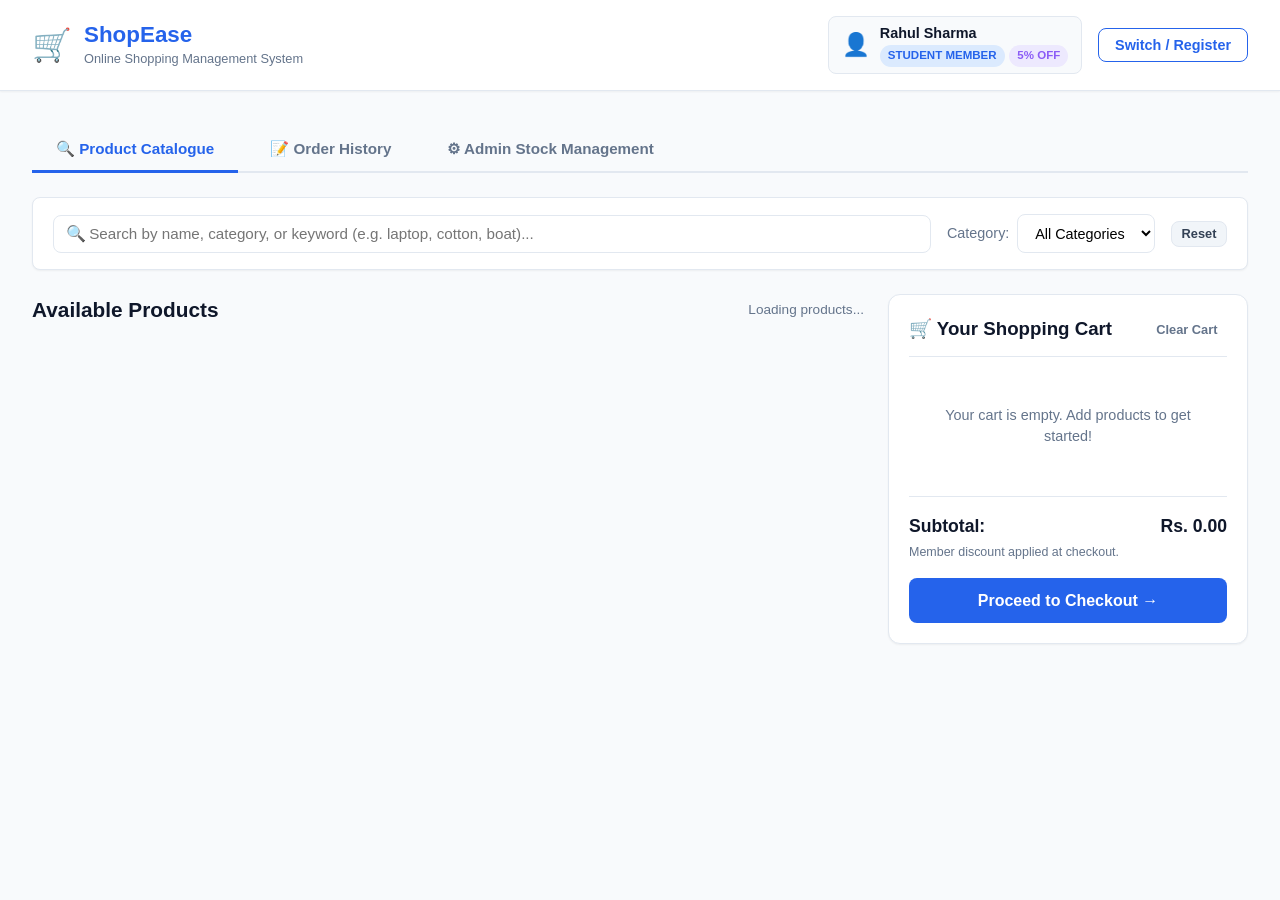
==== index.html @ b17eed20 "Add files via upload" ====
<!DOCTYPE html>
<html lang="en">
<!-- Owner: Member 6 (UI Layout) and Member 2 (Customer Profile UI) -->
<head>
    <meta charset="UTF-8">
    <meta name="viewport" content="width=device-width, initial-scale=1.0">
    <title>ShopEase - Online Shopping Management System</title>
    <link rel="stylesheet" href="style.css">
    <script src="mock-backend.js"></script>
</head>
<body>

    <!-- TOP NAVIGATION BAR -->
    <header class="navbar">
        <div class="nav-brand">
            <span class="logo-icon">&#128722;</span>
            <div>
                <h1>ShopEase</h1>
                <p class="subtitle">Online Shopping Management System</p>
            </div>
        </div>

        <!-- ACTIVE CUSTOMER PROFILE BADGE -->
        <div class="nav-user">
            <div class="user-card" id="userCard">
                <span class="user-icon">&#128100;</span>
                <div class="user-details">
                    <div class="user-name" id="currentCustomerName">Rahul Sharma</div>
                    <div class="user-meta">
                        <span class="badge badge-member" id="currentCustomerType">Student Member</span>
                        <span class="badge badge-discount" id="currentCustomerDiscount">5% Off</span>
                    </div>
                </div>
            </div>
            <button class="btn btn-outline" id="btnSwitchUser" onclick="openCustomerModal()">Switch / Register</button>
            <button class="btn btn-cart-toggle" onclick="toggleCartDrawer()">
                &#128722; Cart <span class="cart-count-badge" id="cartCountBadge">0</span>
            </button>
        </div>
    </header>

    <!-- LIVE NOTIFICATION / ERROR ALERT BANNER (For Viva Demos) -->
    <div class="alert-container" id="alertContainer">
        <div class="alert alert-error" id="errorAlert" style="display: none;">
            <span class="alert-icon">&#9888;</span>
            <span class="alert-msg" id="errorMessage">Error text</span>
            <button class="alert-close" onclick="dismissAlert('errorAlert')">&times;</button>
        </div>
        <div class="alert alert-success" id="successAlert" style="display: none;">
            <span class="alert-icon">&#10004;</span>
            <span class="alert-msg" id="successMessage">Success text</span>
            <button class="alert-close" onclick="dismissAlert('successAlert')">&times;</button>
        </div>
    </div>

    <!-- MAIN APP CONTAINER -->
    <main class="main-container">

        <!-- TAB NAVIGATION -->
        <nav class="tabs-nav">
            <button class="tab-btn active" id="tabCatalogBtn" onclick="switchTab('catalog')">
                &#128269; Product Catalogue
            </button>
            <button class="tab-btn" id="tabOrdersBtn" onclick="switchTab('orders')">
                &#128221; Order History
            </button>
            <button class="tab-btn" id="tabAdminBtn" onclick="switchTab('admin')">
                &#9881; Admin Stock Management
            </button>
        </nav>

        <!-- =================================================================== -->
        <!-- TAB 1: PRODUCT CATALOGUE & CART VIEW -->
        <!-- =================================================================== -->
        <section class="tab-content active" id="tabCatalog">
            <!-- SEARCH AND FILTER CONTROLS BAR -->
            <div class="filter-bar">
                <div class="search-input-wrapper">
                    <span class="search-icon">&#128269;</span>
                    <input type="text" id="searchInput" placeholder="Search by name, category, or keyword (e.g. laptop, cotton, boat)..." oninput="handleSearch()">
                </div>
                <div class="category-select-wrapper">
                    <label for="categoryFilter">Category:</label>
                    <select id="categoryFilter" onchange="handleSearch()">
                        <option value="All">All Categories</option>
                    </select>
                </div>
                <button class="btn btn-secondary btn-sm" onclick="resetFilters()">Reset</button>
            </div>

            <!-- LAYOUT: CATALOG GRID + CART PANEL -->
            <div class="catalog-layout">
                <!-- PRODUCT CARDS GRID -->
                <div class="products-section">
                    <div class="section-header">
                        <h2>Available Products</h2>
                        <span class="results-count" id="resultsCount">Loading products...</span>
                    </div>
                    <div class="products-grid" id="productsGrid">
                        <!-- Rendered dynamically by app.js -->
                    </div>
                </div>

                <!-- CART SIDEBAR PANEL -->
                <aside class="cart-panel" id="cartPanel">
                    <div class="cart-header">
                        <h3>&#128722; Your Shopping Cart</h3>
                        <button class="btn btn-text btn-sm" onclick="clearCart()">Clear Cart</button>
                    </div>

                    <div class="cart-items" id="cartItemsContainer">
                        <!-- Rendered dynamically by app.js -->
                        <div class="empty-cart-msg">Your cart is empty. Add products to get started!</div>
                    </div>

                    <div class="cart-footer">
                        <div class="summary-line">
                            <span>Subtotal:</span>
                            <span class="price-val" id="cartSubtotal">Rs. 0.00</span>
                        </div>
                        <div class="summary-note" id="cartDiscountNote">
                            Member discount applied at checkout.
                        </div>
                        <button class="btn btn-primary btn-block btn-lg" id="btnCheckout" onclick="proceedToCheckout()">
                            Proceed to Checkout &rarr;
                        </button>
                    </div>
                </aside>
            </div>
        </section>

        <!-- =================================================================== -->
        <!-- TAB 2: ORDER HISTORY -->
        <!-- =================================================================== -->
        <section class="tab-content" id="tabOrders" style="display: none;">
            <div class="section-header">
                <div>
                    <h2>Customer Order History</h2>
                    <p class="section-subtitle">Showing completed orders for current active customer</p>
                </div>
                <a href="/api/export/orders.csv" class="btn btn-outline" download>
                    &#128190; Export All Orders to CSV
                </a>
            </div>

            <div class="orders-table-wrapper" id="ordersTableWrapper">
                <!-- Orders rendered dynamically by app.js -->
            </div>
        </section>

        <!-- =================================================================== -->
        <!-- TAB 3: ADMIN STOCK MANAGEMENT -->
        <!-- =================================================================== -->
        <section class="tab-content" id="tabAdmin" style="display: none;">
            <div class="section-header">
                <div>
                    <h2>Admin Inventory Replenishment</h2>
                    <p class="section-subtitle">Add stock units to existing catalogue items</p>
                </div>
            </div>

            <div class="admin-card">
                <form id="adminStockForm" onsubmit="handleAdminAddStock(event)">
                    <div class="form-group">
                        <label for="adminProductSelect">Select Product:</label>
                        <select id="adminProductSelect" required>
                            <!-- Populated dynamically -->
                        </select>
                    </div>
                    <div class="form-group">
                        <label for="adminStockQty">Stock Units to Add:</label>
                        <input type="number" id="adminStockQty" min="1" max="500" value="10" required>
                    </div>
                    <button type="submit" class="btn btn-primary">&#10010; Add Stock</button>
                </form>
            </div>
        </section>

    </main>

    <!-- =================================================================== -->
    <!-- MODAL 1: SWITCH OR REGISTER CUSTOMER -->
    <!-- =================================================================== -->
    <div class="modal-backdrop" id="customerModal" style="display: none;">
        <div class="modal-card">
            <div class="modal-header">
                <h3>Select or Register Customer</h3>
                <button class="modal-close" onclick="closeCustomerModal()">&times;</button>
            </div>
            <div class="modal-body">
                <!-- Select Existing Customer -->
                <h4>Switch Active Customer:</h4>
                <div class="customer-picker-list" id="customerPickerList">
                    <!-- Populated dynamically -->
                </div>

                <hr class="modal-divider">

                <!-- Register New Customer -->
                <h4>Register New Customer:</h4>
                <form id="registerCustomerForm" onsubmit="handleCustomerRegister(event)">
                    <div class="form-group">
                        <label for="newCustName">Full Name:</label>
                        <input type="text" id="newCustName" placeholder="e.g. Sneha Reddy" required>
                    </div>
                    <div class="form-group">
                        <label for="newCustEmail">Email Address:</label>
                        <input type="email" id="newCustEmail" placeholder="e.g. sneha@college.edu" required>
                    </div>
                    <div class="form-group">
                        <label for="newCustType">Customer Tier / Type:</label>
                        <select id="newCustType">
                            <option value="Student">Student Customer (5% Member Discount)</option>
                            <option value="Premium">Premium Customer (10% Member Discount)</option>
                            <option value="Regular">Regular Customer (0% Member Discount)</option>
                        </select>
                    </div>
                    <button type="submit" class="btn btn-primary btn-block">Register & Login</button>
                </form>
            </div>
        </div>
    </div>

    <!-- =================================================================== -->
    <!-- MODAL 2: INVOICE / RECEIPT MODAL -->
    <!-- =================================================================== -->
    <div class="modal-backdrop" id="invoiceModal" style="display: none;">
        <div class="modal-card modal-lg">
            <div class="modal-header">
                <h3>&#128196; Order Invoice & Cash Receipt</h3>
                <button class="modal-close" onclick="closeInvoiceModal()">&times;</button>
            </div>
            <div class="modal-body">
                <!-- STRUCTURED SUMMARY -->
                <div class="invoice-summary-grid" id="invoiceSummaryGrid">
                    <!-- Dynamically populated -->
                </div>

                <!-- RAW MONOSPACE ASCII INVOICE (Matching backend invoice() method) -->
                <h4>Official Tax Invoice Receipt (Backend invoice()):</h4>
                <pre class="ascii-invoice" id="asciiInvoiceText"></pre>

                <div class="modal-actions">
                    <button class="btn btn-outline" onclick="window.print()">&#128438; Print Receipt</button>
                    <button class="btn btn-primary" onclick="closeInvoiceModal()">Done</button>
                </div>
            </div>
        </div>
    </div>

    <!-- PURE VANILLA JAVASCRIPT LOGIC (No external dependencies) -->
    <script src="app.js"></script>
</body>
</html>
---- style.css ----
/* Owner: Member 6, UI Styling and Layout */
/* ==========================================================================
   style.css - Pure Vanilla CSS for ShopEase
   Offline-friendly: Uses system font stack, no external CDN fonts or frameworks.
   ========================================================================== */

:root {
    --primary: #2563eb;
    --primary-hover: #1d4ed8;
    --primary-light: #dbeafe;
    --success: #10b981;
    --success-light: #d1fae5;
    --warning: #f59e0b;
    --warning-light: #fef3c7;
    --danger: #ef4444;
    --danger-light: #fee2e2;
    --purple: #8b5cf6;
    --purple-light: #ede9fe;
    --bg-page: #f8fafc;
    --bg-card: #ffffff;
    --text-main: #0f172a;
    --text-muted: #64748b;
    --border-color: #e2e8f0;
    --shadow-sm: 0 1px 2px 0 rgba(0, 0, 0, 0.05);
    --shadow-md: 0 4px 6px -1px rgba(0, 0, 0, 0.1), 0 2px 4px -1px rgba(0, 0, 0, 0.06);
    --shadow-lg: 0 10px 15px -3px rgba(0, 0, 0, 0.1), 0 4px 6px -2px rgba(0, 0, 0, 0.05);
    --radius: 8px;
    --radius-lg: 12px;
}

* {
    box-sizing: border-box;
    margin: 0;
    padding: 0;
}

body {
    font-family: -apple-system, BlinkMacSystemFont, "Segoe UI", Roboto, Helvetica, Arial, sans-serif;
    background-color: var(--bg-page);
    color: var(--text-main);
    line-height: 1.5;
    min-height: 100vh;
}

/* NAVBAR */
.navbar {
    background-color: var(--bg-card);
    border-bottom: 1px solid var(--border-color);
    padding: 1rem 2rem;
    display: flex;
    justify-content: space-between;
    align-items: center;
    position: sticky;
    top: 0;
    z-index: 100;
    box-shadow: var(--shadow-sm);
}

.nav-brand {
    display: flex;
    align-items: center;
    gap: 0.75rem;
}

.logo-icon {
    font-size: 2rem;
}

.nav-brand h1 {
    font-size: 1.4rem;
    font-weight: 700;
    color: var(--primary);
    line-height: 1.2;
}

.subtitle {
    font-size: 0.8rem;
    color: var(--text-muted);
}

.nav-user {
    display: flex;
    align-items: center;
    gap: 1rem;
}

.user-card {
    display: flex;
    align-items: center;
    gap: 0.6rem;
    background-color: var(--bg-page);
    border: 1px solid var(--border-color);
    padding: 0.4rem 0.8rem;
    border-radius: var(--radius);
}

.user-icon {
    font-size: 1.4rem;
}

.user-name {
    font-weight: 600;
    font-size: 0.9rem;
}

.user-meta {
    display: flex;
    gap: 0.3rem;
}

/* BADGES */
.badge {
    display: inline-block;
    padding: 0.15rem 0.5rem;
    border-radius: 9999px;
    font-size: 0.72rem;
    font-weight: 600;
    text-transform: uppercase;
}

.badge-member {
    background-color: var(--primary-light);
    color: var(--primary);
}

.badge-discount {
    background-color: var(--purple-light);
    color: var(--purple);
}

.badge-type {
    background-color: #f1f5f9;
    color: #475569;
}

.badge-success {
    background-color: var(--success-light);
    color: var(--success);
}

.badge-warning {
    background-color: var(--warning-light);
    color: var(--warning);
}

.badge-danger {
    background-color: var(--danger-light);
    color: var(--danger);
}

/* BUTTONS */
.btn {
    display: inline-flex;
    align-items: center;
    justify-content: center;
    gap: 0.4rem;
    padding: 0.5rem 1rem;
    font-size: 0.9rem;
    font-weight: 600;
    border-radius: var(--radius);
    border: 1px solid transparent;
    cursor: pointer;
    transition: all 0.15s ease-in-out;
    text-decoration: none;
}

.btn-primary {
    background-color: var(--primary);
    color: #ffffff;
}

.btn-primary:hover {
    background-color: var(--primary-hover);
}

.btn-secondary {
    background-color: #f1f5f9;
    color: #334155;
    border-color: var(--border-color);
}

.btn-secondary:hover {
    background-color: #e2e8f0;
}

.btn-outline {
    background-color: transparent;
    color: var(--primary);
    border-color: var(--primary);
}

.btn-outline:hover {
    background-color: var(--primary-light);
}

.btn-danger {
    background-color: var(--danger);
    color: #ffffff;
}

.btn-danger:hover {
    background-color: #dc2626;
}

.btn-text {
    background: transparent;
    border: none;
    color: var(--text-muted);
    padding: 0.2rem 0.5rem;
}

.btn-text:hover {
    color: var(--danger);
}

.btn-sm {
    padding: 0.3rem 0.6rem;
    font-size: 0.8rem;
}

.btn-lg {
    padding: 0.8rem 1.5rem;
    font-size: 1rem;
}

.btn-block {
    width: 100%;
}

.btn-cart-toggle {
    display: none;
    background-color: var(--primary);
    color: white;
}

.cart-count-badge {
    background-color: #ffffff;
    color: var(--primary);
    padding: 0.1rem 0.4rem;
    border-radius: 9999px;
    font-size: 0.75rem;
    font-weight: 700;
}

/* ALERT BANNERS (PROMINENT RED FOR LIVE VIVA DEMOS) */
.alert-container {
    padding: 0.8rem 2rem 0 2rem;
}

.alert {
    display: flex;
    align-items: center;
    gap: 0.75rem;
    padding: 0.9rem 1.2rem;
    border-radius: var(--radius);
    font-size: 0.95rem;
    font-weight: 500;
    margin-bottom: 0.5rem;
    animation: fadeIn 0.2s ease-in-out;
}

.alert-error {
    background-color: #fee2e2;
    color: #991b1b;
    border: 1px solid #f87171;
}

.alert-success {
    background-color: #d1fae5;
    color: #065f46;
    border: 1px solid #34d399;
}

.alert-icon {
    font-size: 1.3rem;
}

.alert-msg {
    flex: 1;
}

.alert-close {
    background: transparent;
    border: none;
    font-size: 1.4rem;
    cursor: pointer;
    color: inherit;
    line-height: 1;
}

/* MAIN CONTAINER & TABS */
.main-container {
    max-width: 1400px;
    margin: 1.5rem auto;
    padding: 0 2rem;
}

.tabs-nav {
    display: flex;
    gap: 0.5rem;
    border-bottom: 2px solid var(--border-color);
    margin-bottom: 1.5rem;
}

.tab-btn {
    padding: 0.75rem 1.5rem;
    font-size: 0.95rem;
    font-weight: 600;
    background: transparent;
    border: none;
    border-bottom: 3px solid transparent;
    cursor: pointer;
    color: var(--text-muted);
    transition: all 0.2s;
    margin-bottom: -2px;
}

.tab-btn:hover {
    color: var(--primary);
}

.tab-btn.active {
    color: var(--primary);
    border-bottom-color: var(--primary);
}

/* FILTER BAR */
.filter-bar {
    background-color: var(--bg-card);
    border: 1px solid var(--border-color);
    border-radius: var(--radius);
    padding: 1rem 1.25rem;
    display: flex;
    align-items: center;
    gap: 1rem;
    margin-bottom: 1.5rem;
    box-shadow: var(--shadow-sm);
}

.search-input-wrapper {
    flex: 1;
    position: relative;
    display: flex;
    align-items: center;
}

.search-icon {
    position: absolute;
    left: 0.8rem;
    color: var(--text-muted);
}

.search-input-wrapper input {
    width: 100%;
    padding: 0.6rem 0.8rem 0.6rem 2.2rem;
    border: 1px solid var(--border-color);
    border-radius: var(--radius);
    font-size: 0.95rem;
}

.search-input-wrapper input:focus,
select:focus {
    outline: none;
    border-color: var(--primary);
    box-shadow: 0 0 0 3px rgba(37, 99, 235, 0.15);
}

.category-select-wrapper {
    display: flex;
    align-items: center;
    gap: 0.5rem;
}

.category-select-wrapper label {
    font-size: 0.9rem;
    font-weight: 500;
    color: var(--text-muted);
}

.category-select-wrapper select,
.form-group select,
.form-group input {
    padding: 0.6rem 0.8rem;
    border: 1px solid var(--border-color);
    border-radius: var(--radius);
    font-size: 0.9rem;
    background-color: #ffffff;
}

/* CATALOG LAYOUT */
.catalog-layout {
    display: grid;
    grid-template-columns: 1fr 360px;
    gap: 1.5rem;
    align-items: start;
}

.section-header {
    display: flex;
    justify-content: space-between;
    align-items: center;
    margin-bottom: 1rem;
}

.section-header h2 {
    font-size: 1.3rem;
    font-weight: 700;
}

.section-subtitle {
    font-size: 0.85rem;
    color: var(--text-muted);
}

.results-count {
    font-size: 0.85rem;
    color: var(--text-muted);
}

/* PRODUCT GRID */
.products-grid {
    display: grid;
    grid-template-columns: repeat(auto-fill, minmax(260px, 1fr));
    gap: 1.25rem;
}

.product-card {
    background-color: var(--bg-card);
    border: 1px solid var(--border-color);
    border-radius: var(--radius-lg);
    padding: 1.25rem;
    display: flex;
    flex-direction: column;
    justify-content: space-between;
    box-shadow: var(--shadow-sm);
    transition: transform 0.15s ease, box-shadow 0.15s ease;
}

.product-card:hover {
    transform: translateY(-2px);
    box-shadow: var(--shadow-md);
}

.card-top {
    display: flex;
    justify-content: space-between;
    align-items: flex-start;
    margin-bottom: 0.5rem;
}

.product-id-tag {
    font-family: monospace;
    font-size: 0.75rem;
    color: var(--text-muted);
}

.product-title {
    font-size: 1.05rem;
    font-weight: 700;
    margin-bottom: 0.25rem;
    color: var(--text-main);
}

.product-sub-info {
    font-size: 0.8rem;
    color: var(--text-muted);
    margin-bottom: 0.75rem;
}

.product-extra-field {
    background-color: #f8fafc;
    border-left: 3px solid var(--primary);
    padding: 0.3rem 0.5rem;
    font-size: 0.78rem;
    color: #334155;
    margin-bottom: 0.75rem;
    border-radius: 0 var(--radius) var(--radius) 0;
}

.price-stock-row {
    display: flex;
    justify-content: space-between;
    align-items: baseline;
    margin-top: 0.5rem;
    margin-bottom: 0.75rem;
}

.product-price {
    font-size: 1.25rem;
    font-weight: 800;
    color: var(--primary);
}

.product-discount-tag {
    font-size: 0.75rem;
    font-weight: 700;
    color: #7c3aed;
    background-color: #ede9fe;
    padding: 0.15rem 0.45rem;
    border-radius: 4px;
    margin-left: 0.4rem;
}

.card-actions {
    display: flex;
    gap: 0.5rem;
    margin-top: 0.5rem;
}

.qty-input {
    width: 65px;
    text-align: center;
    border: 1px solid var(--border-color);
    border-radius: var(--radius);
    padding: 0.4rem;
    font-weight: 600;
}

/* CART PANEL */
.cart-panel {
    background-color: var(--bg-card);
    border: 1px solid var(--border-color);
    border-radius: var(--radius-lg);
    padding: 1.25rem;
    box-shadow: var(--shadow-sm);
    position: sticky;
    top: 5.5rem;
}

.cart-header {
    display: flex;
    justify-content: space-between;
    align-items: center;
    padding-bottom: 0.75rem;
    border-bottom: 1px solid var(--border-color);
    margin-bottom: 1rem;
}

.cart-items {
    max-height: 380px;
    overflow-y: auto;
    margin-bottom: 1rem;
}

.empty-cart-msg {
    text-align: center;
    color: var(--text-muted);
    font-size: 0.9rem;
    padding: 2rem 1rem;
}

.cart-item-row {
    display: flex;
    justify-content: space-between;
    align-items: center;
    padding: 0.6rem 0;
    border-bottom: 1px solid #f1f5f9;
}

.cart-item-info h4 {
    font-size: 0.9rem;
    font-weight: 600;
}

.cart-item-meta {
    font-size: 0.78rem;
    color: var(--text-muted);
}

.cart-item-controls {
    display: flex;
    align-items: center;
    gap: 0.4rem;
}

.btn-qty-mini {
    width: 24px;
    height: 24px;
    padding: 0;
    font-size: 0.8rem;
    border-radius: 4px;
    background-color: #f1f5f9;
    border: 1px solid var(--border-color);
    cursor: pointer;
}

.cart-footer {
    border-top: 1px solid var(--border-color);
    padding-top: 1rem;
}

.summary-line {
    display: flex;
    justify-content: space-between;
    font-size: 1.1rem;
    font-weight: 700;
    margin-bottom: 0.25rem;
}

.summary-note {
    font-size: 0.78rem;
    color: var(--text-muted);
    margin-bottom: 1rem;
}

/* ORDERS HISTORY TABLE */
.orders-table-wrapper {
    background-color: var(--bg-card);
    border: 1px solid var(--border-color);
    border-radius: var(--radius-lg);
    overflow: hidden;
    box-shadow: var(--shadow-sm);
}

.orders-table {
    width: 100%;
    border-collapse: collapse;
    text-align: left;
    font-size: 0.9rem;
}

.orders-table th {
    background-color: #f8fafc;
    padding: 0.85rem 1rem;
    font-weight: 600;
    border-bottom: 1px solid var(--border-color);
    color: var(--text-muted);
}

.orders-table td {
    padding: 0.85rem 1rem;
    border-bottom: 1px solid var(--border-color);
}

.orders-table tr:last-child td {
    border-bottom: none;
}

/* ADMIN CARD */
.admin-card {
    background-color: var(--bg-card);
    border: 1px solid var(--border-color);
    border-radius: var(--radius-lg);
    padding: 2rem;
    max-width: 500px;
    box-shadow: var(--shadow-sm);
}

.form-group {
    margin-bottom: 1.25rem;
    display: flex;
    flex-direction: column;
    gap: 0.4rem;
}

.form-group label {
    font-size: 0.9rem;
    font-weight: 600;
}

/* MODALS */
.modal-backdrop {
    position: fixed;
    top: 0;
    left: 0;
    width: 100vw;
    height: 100vh;
    background-color: rgba(15, 23, 42, 0.6);
    display: flex;
    justify-content: center;
    align-items: center;
    z-index: 1000;
    animation: fadeIn 0.15s ease-in-out;
}

.modal-card {
    background-color: var(--bg-card);
    border-radius: var(--radius-lg);
    width: 90%;
    max-width: 520px;
    max-height: 90vh;
    overflow-y: auto;
    box-shadow: var(--shadow-lg);
    padding: 1.5rem;
}

.modal-lg {
    max-width: 760px;
}

.modal-header {
    display: flex;
    justify-content: space-between;
    align-items: center;
    border-bottom: 1px solid var(--border-color);
    padding-bottom: 0.75rem;
    margin-bottom: 1rem;
}

.modal-close {
    background: transparent;
    border: none;
    font-size: 1.5rem;
    cursor: pointer;
    color: var(--text-muted);
}

.modal-divider {
    border: none;
    border-top: 1px solid var(--border-color);
    margin: 1.25rem 0;
}

.customer-picker-list {
    display: flex;
    flex-direction: column;
    gap: 0.5rem;
    margin-bottom: 1rem;
}

.customer-option {
    display: flex;
    justify-content: space-between;
    align-items: center;
    padding: 0.6rem 0.8rem;
    border: 1px solid var(--border-color);
    border-radius: var(--radius);
    cursor: pointer;
    transition: all 0.15s;
}

.customer-option:hover {
    background-color: var(--primary-light);
    border-color: var(--primary);
}

.customer-option.active {
    background-color: var(--primary-light);
    border-color: var(--primary);
    font-weight: 600;
}

/* INVOICE MODAL STYLING */
.invoice-summary-grid {
    display: grid;
    grid-template-columns: repeat(auto-fit, minmax(140px, 1fr));
    gap: 0.75rem;
    background-color: #f8fafc;
    padding: 1rem;
    border-radius: var(--radius);
    margin-bottom: 1.25rem;
    border: 1px solid var(--border-color);
}

.summary-box {
    display: flex;
    flex-direction: column;
}

.summary-box-label {
    font-size: 0.75rem;
    color: var(--text-muted);
    text-transform: uppercase;
}

.summary-box-val {
    font-size: 1.1rem;
    font-weight: 700;
}

.ascii-invoice {
    background-color: #0f172a;
    color: #f8fafc;
    padding: 1.25rem;
    border-radius: var(--radius);
    font-family: "Courier New", Courier, monospace;
    font-size: 0.82rem;
    line-height: 1.4;
    overflow-x: auto;
    white-space: pre;
    margin-bottom: 1.25rem;
}

.modal-actions {
    display: flex;
    justify-content: flex-end;
    gap: 0.75rem;
}

@keyframes fadeIn {
    from { opacity: 0; }
    to { opacity: 1; }
}

/* RESPONSIVE DESIGN */
@media (max-width: 900px) {
    .catalog-layout {
        grid-template-columns: 1fr;
    }

    .cart-panel {
        position: static;
    }
}
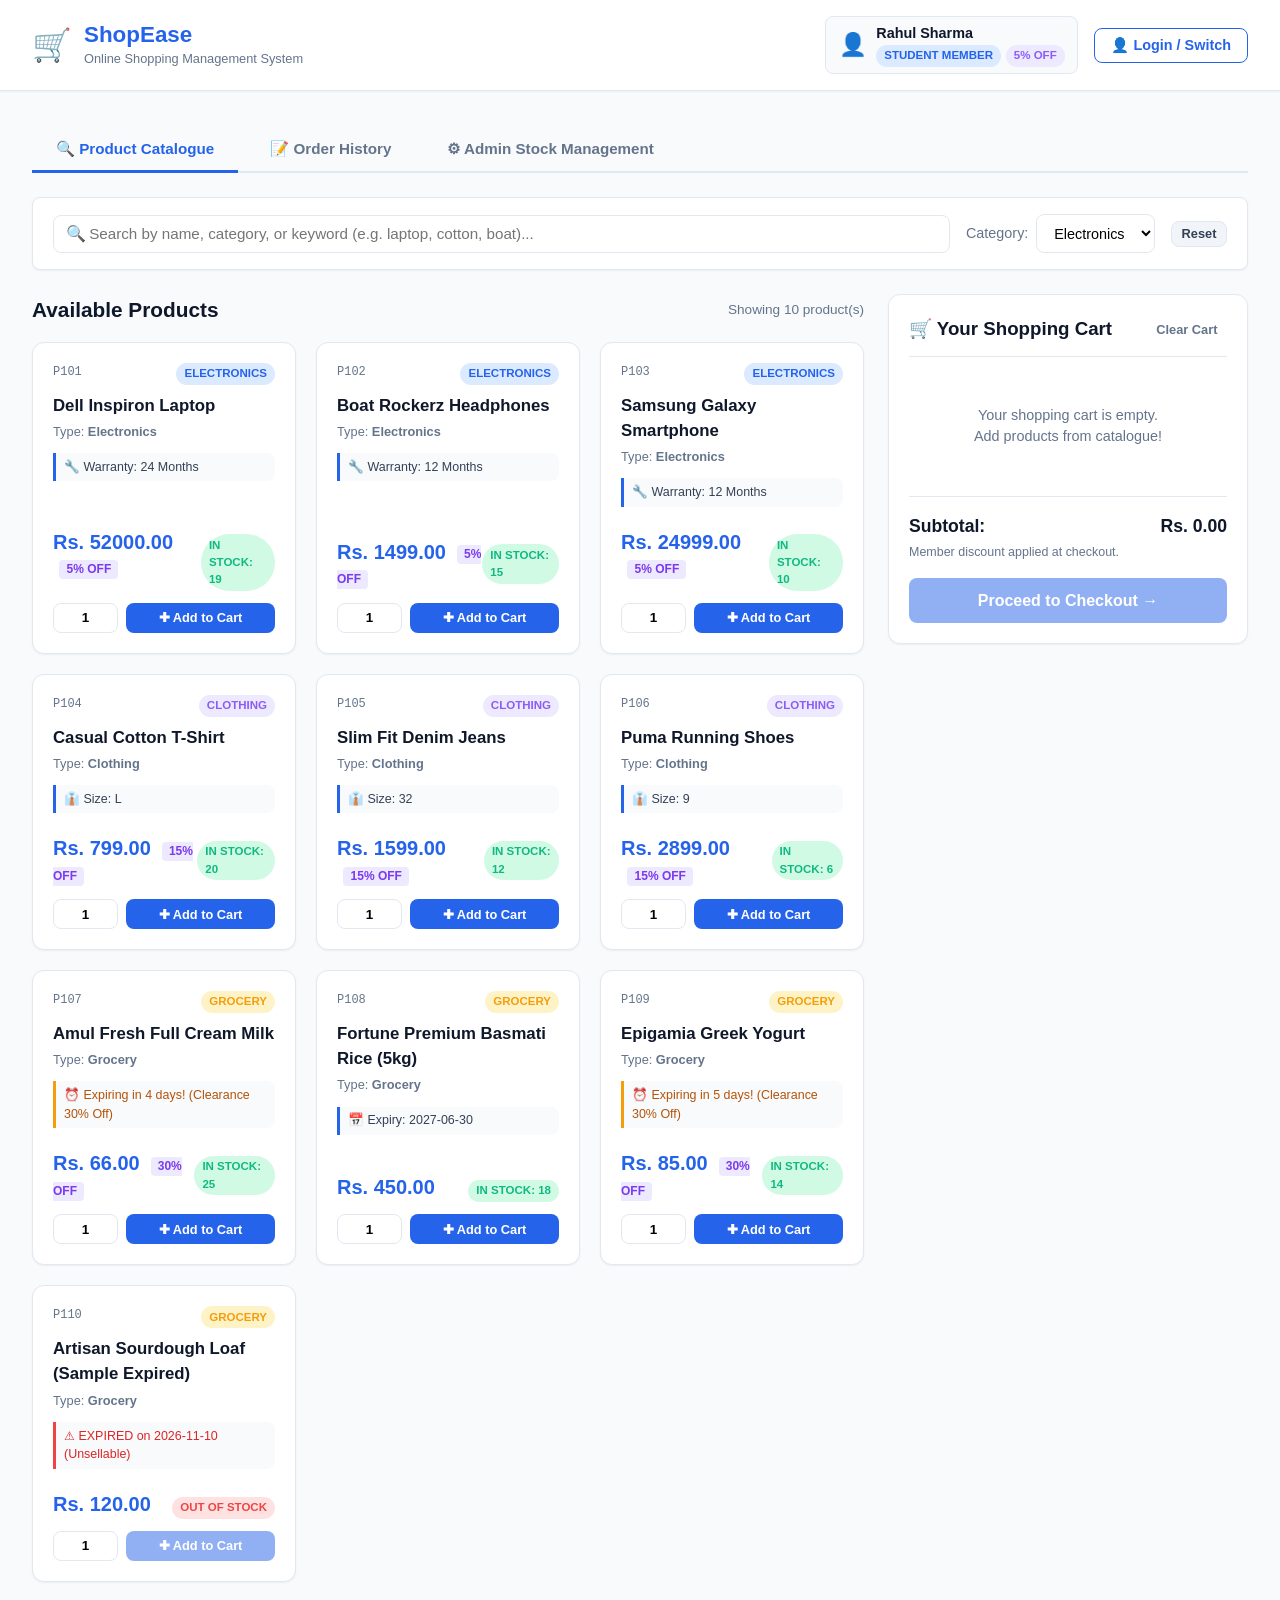
==== commit ba7209d3: "Add product & cart images, catalogue addition modal, and mock backend enhancements" ====
--- a/index.html
+++ b/index.html
@@ -1,4 +1,4 @@
-<!DOCTYPE html>
+﻿<!DOCTYPE html>
 <html lang="en">
 <!-- Owner: Member 6 (UI Layout) and Member 2 (Customer Profile UI) -->
 <head>
@@ -32,7 +32,7 @@
                     </div>
                 </div>
             </div>
-            <button class="btn btn-outline" id="btnSwitchUser" onclick="openCustomerModal()">Switch / Register</button>
+            <button class="btn btn-outline" id="btnSwitchUser" onclick="openCustomerModal()">&#128100; Login / Switch</button>
             <button class="btn btn-cart-toggle" onclick="toggleCartDrawer()">
                 &#128722; Cart <span class="cart-count-badge" id="cartCountBadge">0</span>
             </button>
@@ -248,7 +248,56 @@
         </div>
     </div>
 
+        <!-- =================================================================== -->
+    <!-- MODAL 3: ADD NEW PRODUCT TO CATALOGUE -->
+    <!-- =================================================================== -->
+    <div class="modal-backdrop" id="addProductModal" style="display: none;">
+        <div class="modal-card">
+            <div class="modal-header">
+                <h3>&#10010; Add Product to Catalogue</h3>
+                <button class="modal-close" onclick="closeAddProductModal()">&times;</button>
+            </div>
+            <div class="modal-body">
+                <form id="addProductForm" onsubmit="handleAddNewProduct(event)">
+                    <div class="form-group">
+                        <label for="newProdName">Product Name:</label>
+                        <input type="text" id="newProdName" placeholder="e.g. Wireless Gaming Mouse" required>
+                    </div>
+                    <div class="form-group">
+                        <label for="newProdCategory">Category:</label>
+                        <select id="newProdCategory" required>
+                            <option value="Electronics">Electronics</option>
+                            <option value="Clothing">Clothing</option>
+                            <option value="Grocery">Grocery</option>
+                            <option value="Home & Living">Home & Living</option>
+                            <option value="Books">Books</option>
+                        </select>
+                    </div>
+                    <div class="form-group">
+                        <label for="newProdPrice">Price (Rs.):</label>
+                        <input type="number" id="newProdPrice" min="1" step="0.01" placeholder="e.g. 1299" required>
+                    </div>
+                    <div class="form-group">
+                        <label for="newProdStock">Initial Stock Units:</label>
+                        <input type="number" id="newProdStock" min="1" max="1000" value="15" required>
+                    </div>
+                    <div class="form-group">
+                        <label for="newProdImage">Image URL (Optional):</label>
+                        <input type="url" id="newProdImage" placeholder="https://images.unsplash.com/...">
+                        <small style="color: #64748b; font-size: 0.78rem;">Leave blank to use an auto-assigned high quality photo.</small>
+                    </div>
+                    <div class="form-group">
+                        <label for="newProdDiscount">Discount Rate (0.0 to 0.5):</label>
+                        <input type="number" id="newProdDiscount" min="0" max="0.5" step="0.05" value="0.05">
+                    </div>
+                    <button type="submit" class="btn btn-primary btn-block">&#10010; Add to Catalogue</button>
+                </form>
+            </div>
+        </div>
+    </div>
+
     <!-- PURE VANILLA JAVASCRIPT LOGIC (No external dependencies) -->
     <script src="app.js"></script>
 </body>
 </html>
+
--- a/style.css
+++ b/style.css
@@ -802,3 +802,52 @@
         position: static;
     }
 }
+
+/* ==========================================================================
+   PRODUCT & CART IMAGES
+   ========================================================================== */
+.product-image-container {
+    width: 100%;
+    height: 160px;
+    border-radius: var(--radius-md);
+    overflow: hidden;
+    background-color: #f1f5f9;
+    margin-bottom: 0.85rem;
+    display: flex;
+    align-items: center;
+    justify-content: center;
+}
+
+.product-thumb {
+    width: 100%;
+    height: 100%;
+    object-fit: cover;
+    transition: transform 0.3s ease;
+}
+
+.product-card:hover .product-thumb {
+    transform: scale(1.04);
+}
+
+.cart-item-row {
+    display: flex;
+    justify-content: space-between;
+    align-items: center;
+    padding: 0.6rem 0;
+    border-bottom: 1px solid #f1f5f9;
+    gap: 0.6rem;
+}
+
+.cart-item-thumb {
+    width: 44px;
+    height: 44px;
+    border-radius: var(--radius-md);
+    object-fit: cover;
+    flex-shrink: 0;
+    border: 1px solid var(--border-color);
+}
+
+.cart-item-info {
+    flex: 1;
+    min-width: 0;
+}
